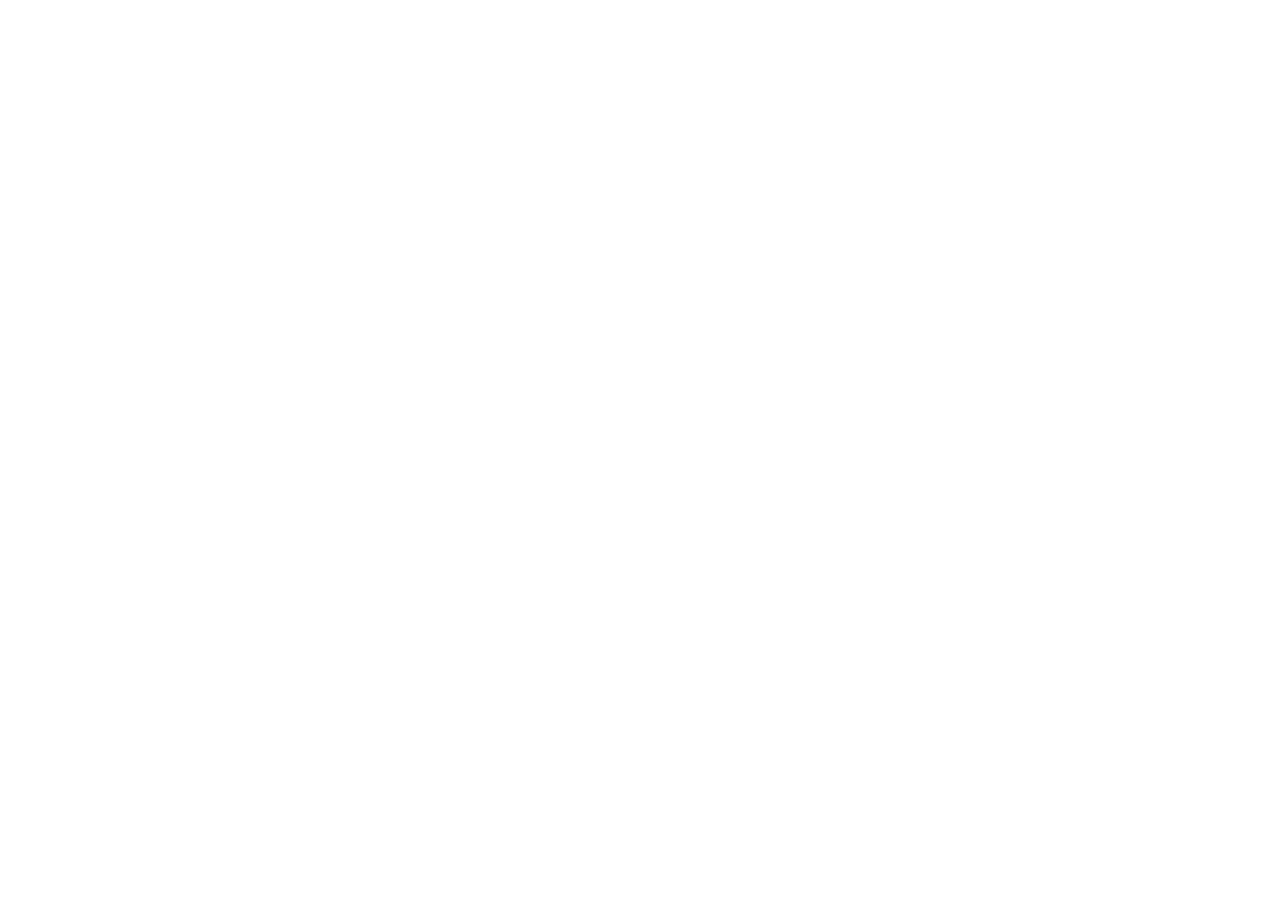
==== app/templates/live/index1.html @ ee55e01e "added images" ====
<!DOCTYPE html>
<html lang="en">
<head>
    <meta charset="UTF-8">
    <meta name="viewport" content="width=device-width, initial-scale=1.0">
    <title>Document</title>
    <link rel="stylesheet" href="styles.css">
</head>
<body>
    <header></header>
</body>
</html>
---- app/templates/live/styles.css ----
:root{
    --bg1:#FCECA8;
    --bg2:#FFFBEC;
}
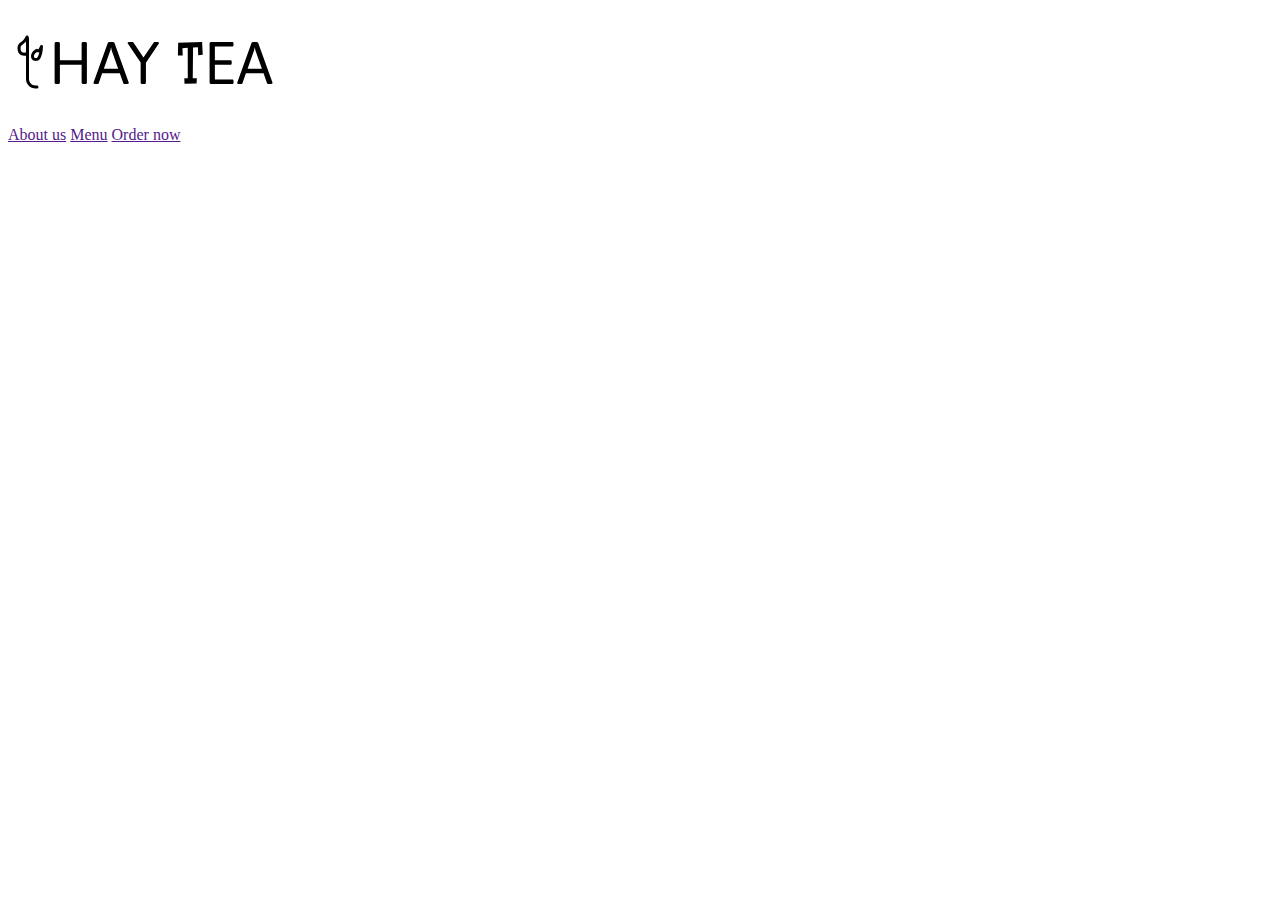
==== commit 5f0e8fef: "added images" ====
--- a/app/templates/live/index1.html
+++ b/app/templates/live/index1.html
@@ -7,6 +7,13 @@
     <link rel="stylesheet" href="styles.css">
 </head>
 <body>
-    <header></header>
+    <header>
+        <img src="logo.svg" alt="">
+        <div>
+            <a href="">About us</a>
+            <a href="">Menu</a>
+            <a href="">Order now</a>
+        </div>
+    </header>
 </body>
 </html>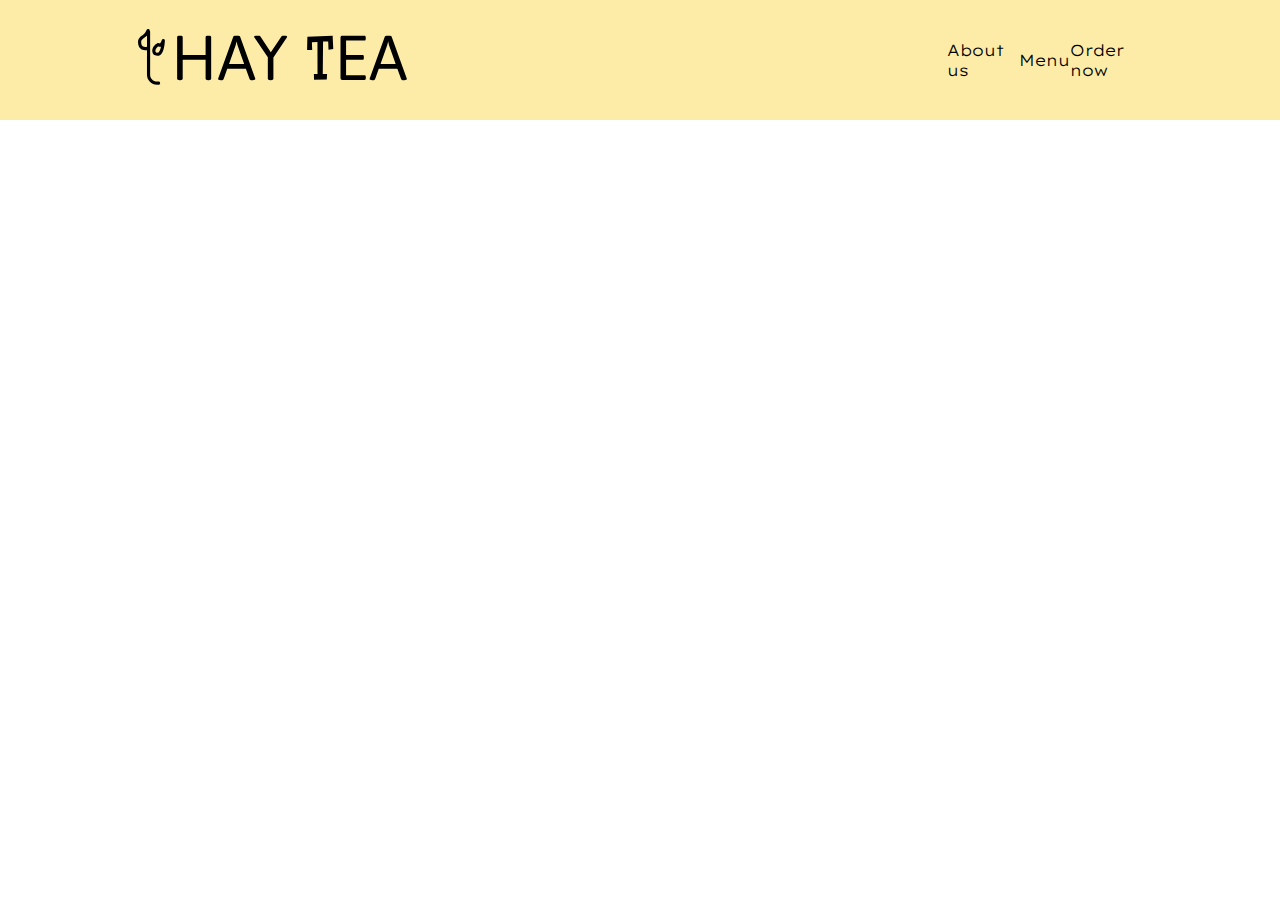
==== commit ea164f74: "added styling and fonts" ====
--- a/app/templates/live/index1.html
+++ b/app/templates/live/index1.html
@@ -8,11 +8,13 @@
 </head>
 <body>
     <header>
-        <img src="logo.svg" alt="">
-        <div>
-            <a href="">About us</a>
-            <a href="">Menu</a>
-            <a href="">Order now</a>
+        <div class="nav-container">
+            <img src="logo.svg" alt="">
+            <nav class="links">
+                <a href="">About us</a>
+                <a href="">Menu</a>
+                <a href="">Order now</a>
+            </nav>
         </div>
     </header>
 </body>
--- a/app/templates/live/styles.css
+++ b/app/templates/live/styles.css
@@ -1,4 +1,45 @@
+@import url('https://fonts.googleapis.com/css2?family=Lexend+Exa:wght@100;200;300;400;500;600;700;800;900&display=swap');
+
 :root{
     --bg1:#FCECA8;
     --bg2:#FFFBEC;
+    --text1:color: rgba(19, 21, 22, 0.60);
+}
+
+body{
+    margin:0;
+}
+
+a{
+    text-decoration:none;
+    color:inherit;
+    color:var(--text1);
+
+}
+
+header{
+    background-color: var(--bg1);
+    display:flex;
+    font-family: 'Lexend Exa';
+    font-size: 1em;
+    font-weight:400;
+    height: 120px;
+    justify-content: center;
+}
+
+.nav-container{
+    display:flex;
+    justify-content: space-between;
+    font-family: 'Lexend Exa';
+    font-size: 1em;
+    font-weight:400;
+    width: 80%;
+}
+
+.links{
+    display:flex;
+    align-items:center;
+    justify-content:space-between;
+    width: 20%;
+    font-weight:300;
 }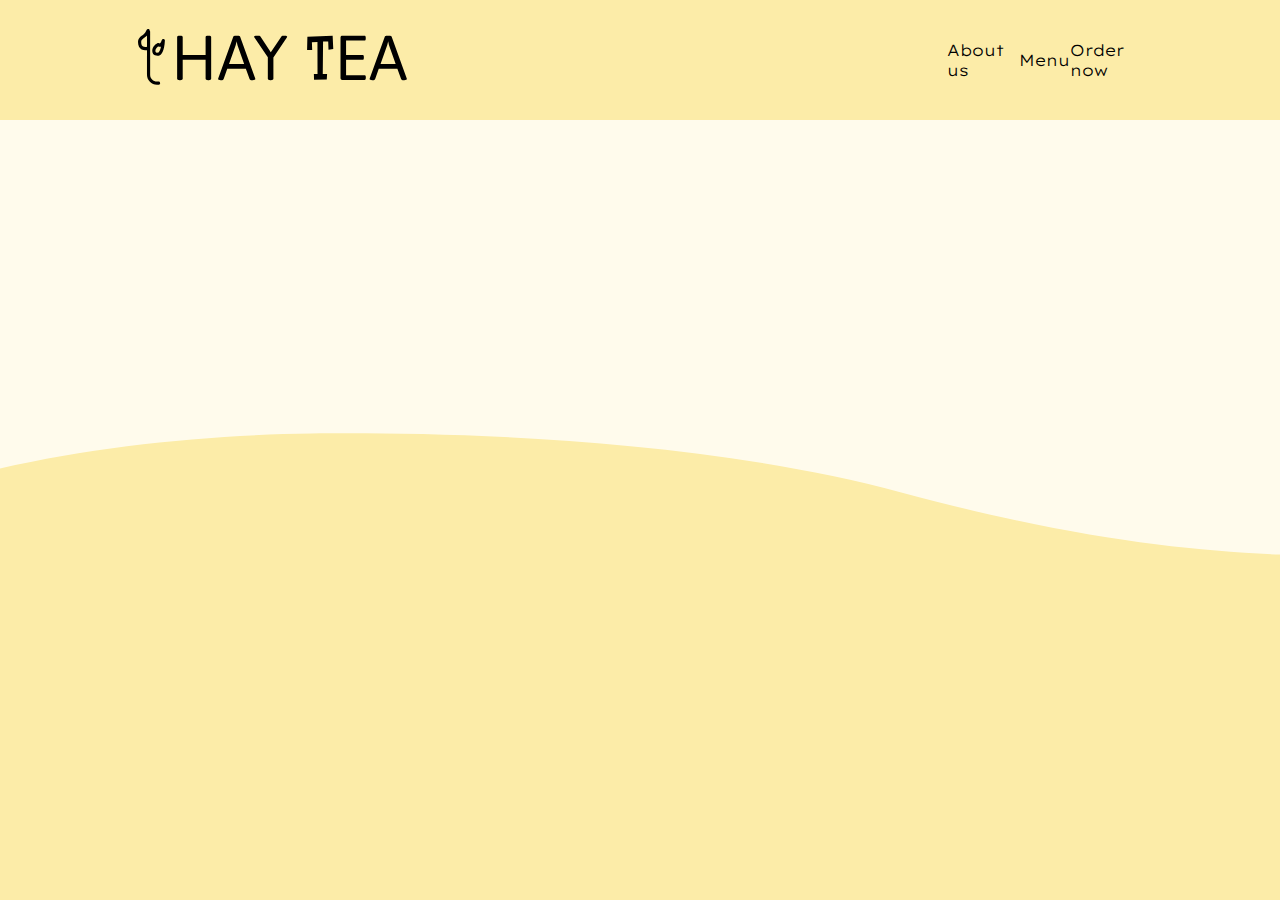
==== commit 5ee15353: "added intro section" ====
--- a/app/templates/live/index1.html
+++ b/app/templates/live/index1.html
@@ -17,5 +17,8 @@
             </nav>
         </div>
     </header>
+    <section id="intro">
+        <!-- <img src="Vector 1.svg" alt=""> -->
+    </section>
 </body>
 </html>--- a/app/templates/live/styles.css
+++ b/app/templates/live/styles.css
@@ -8,6 +8,7 @@
 
 body{
     margin:0;
+    background-color: var(--bg1);
 }
 
 a{
@@ -18,13 +19,12 @@
 }
 
 header{
+    position: fixed;
     background-color: var(--bg1);
     display:flex;
-    font-family: 'Lexend Exa';
-    font-size: 1em;
-    font-weight:400;
     height: 120px;
     justify-content: center;
+    width: 100%;
 }
 
 .nav-container{
@@ -42,4 +42,10 @@
     justify-content:space-between;
     width: 20%;
     font-weight:300;
+}
+
+#intro{
+    background-image:url("Vector\ 1.svg");
+    height: 600px;
+    background-size: cover;
 }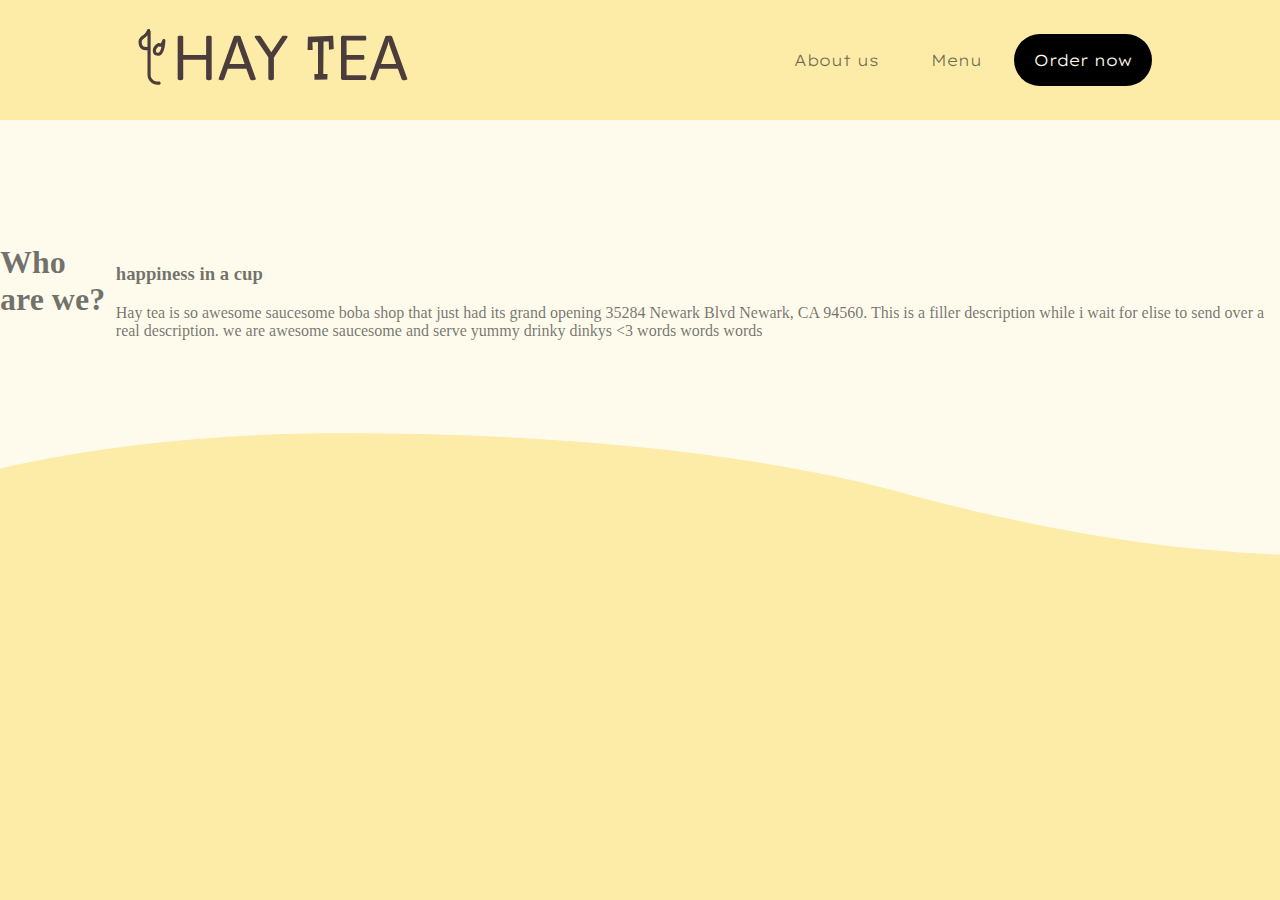
==== commit 7cf13023: "changed live styling" ====
--- a/app/templates/live/index1.html
+++ b/app/templates/live/index1.html
@@ -13,12 +13,18 @@
             <nav class="links">
                 <a href="">About us</a>
                 <a href="">Menu</a>
-                <a href="">Order now</a>
+                <a href="" class="order">Order now</a>
             </nav>
         </div>
     </header>
     <section id="intro">
-        <!-- <img src="Vector 1.svg" alt=""> -->
+        <div class="intro-container">
+            <h1>Who are we?</h1>
+            <div class="intro-text">
+                <h3>happiness in a cup</h3>
+                <p>Hay tea is so awesome saucesome boba shop that just had its grand opening 35284 Newark Blvd Newark, CA 94560. This is a filler description while i wait for elise to send over a real description. we are awesome saucesome and serve yummy drinky dinkys &lt3 words words words</p>
+            </div>
+        </div>
     </section>
 </body>
 </html>--- a/app/templates/live/styles.css
+++ b/app/templates/live/styles.css
@@ -3,19 +3,26 @@
 :root{
     --bg1:#FCECA8;
     --bg2:#FFFBEC;
-    --text1:color: rgba(19, 21, 22, 0.60);
+    --text1: rgba(19, 21, 22, 0.60);
+    --htext: #FFFBEC;
+}
+
+h1{
+    margin:0;
 }
 
 body{
     margin:0;
     background-color: var(--bg1);
+    color:var(--text1);
+    /* padding-top: 0; */
 }
 
 a{
     text-decoration:none;
     color:inherit;
     color:var(--text1);
-
+    padding: 16px 20px;
 }
 
 header{
@@ -39,13 +46,27 @@
 .links{
     display:flex;
     align-items:center;
-    justify-content:space-between;
-    width: 20%;
     font-weight:300;
+    gap: 12px;
 }
 
 #intro{
     background-image:url("Vector\ 1.svg");
     height: 600px;
     background-size: cover;
+    display: flex;
+    flex-direction: column;
+    justify-content: center;
+}
+
+.order{
+    border-radius: 32px;
+    background-color:#000;
+    color:var(--htext);
+}
+
+.intro-container{
+    position: relative;
+    margin: 0;
+    display: flex;
 }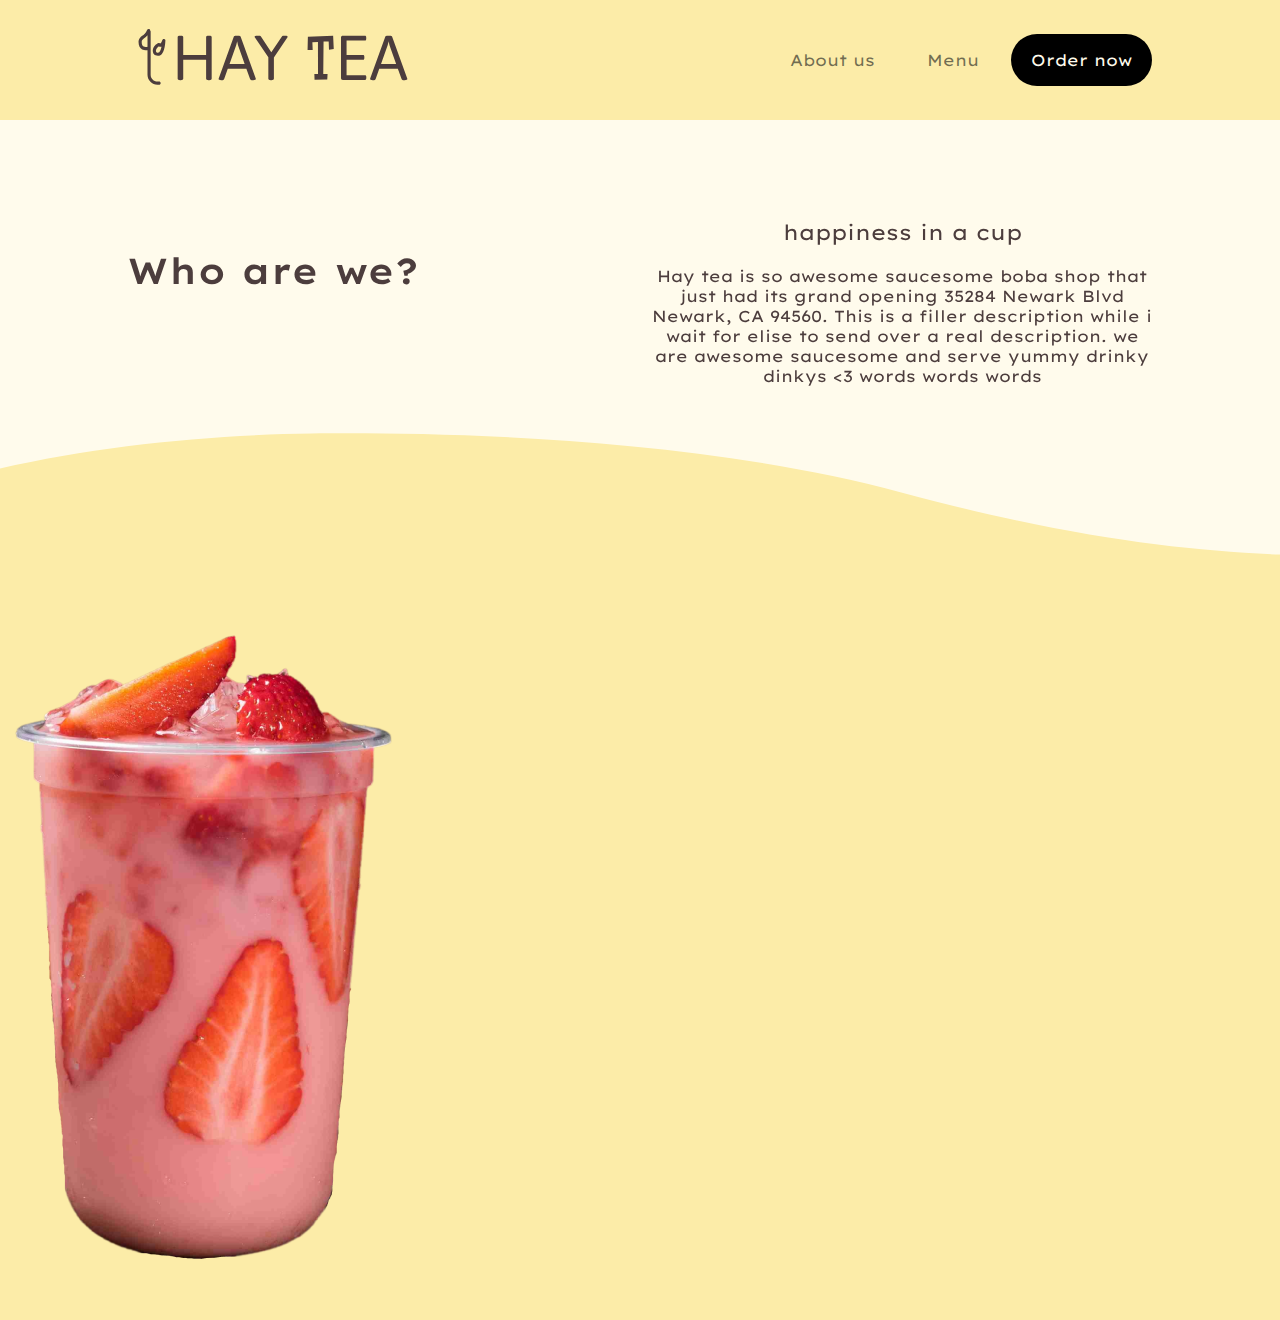
==== commit 05eb9754: "added c3 pic" ====
--- a/app/templates/live/index1.html
+++ b/app/templates/live/index1.html
@@ -26,5 +26,8 @@
             </div>
         </div>
     </section>
+    <section id="hero">
+        <img src="C3.png" alt="">
+    </section>
 </body>
 </html>--- a/app/templates/live/styles.css
+++ b/app/templates/live/styles.css
@@ -3,19 +3,35 @@
 :root{
     --bg1:#FCECA8;
     --bg2:#FFFBEC;
+    --text: #4C3D3D;
     --text1: rgba(19, 21, 22, 0.60);
     --htext: #FFFBEC;
 }
 
 h1{
-    margin:0;
+    margin: 50px 0;
+    letter-spacing: 1.08px;
+    font-size: 36px;
+    font-weight: 600;
+}
+
+h2{
+    font-size: 24px;
+    font-weight: 600;
+    margin: 0;
+}
+
+h3{
+    font-size:21px;
+    font-weight: 400;
 }
 
 body{
     margin:0;
     background-color: var(--bg1);
-    color:var(--text1);
+    color:var(--text);
     /* padding-top: 0; */
+    font-family:'Lexend Exa';
 }
 
 a{
@@ -46,7 +62,7 @@
 .links{
     display:flex;
     align-items:center;
-    font-weight:300;
+    font-weight: 400;
     gap: 12px;
 }
 
@@ -57,6 +73,7 @@
     display: flex;
     flex-direction: column;
     justify-content: center;
+    align-items: center;
 }
 
 .order{
@@ -69,4 +86,13 @@
     position: relative;
     margin: 0;
     display: flex;
+    width: 80%;
+    justify-content: space-between;
+    align-content: center;
+}
+
+.intro-text{
+    width:500px;
+    font-weight: 400;
+    text-align: center;
 }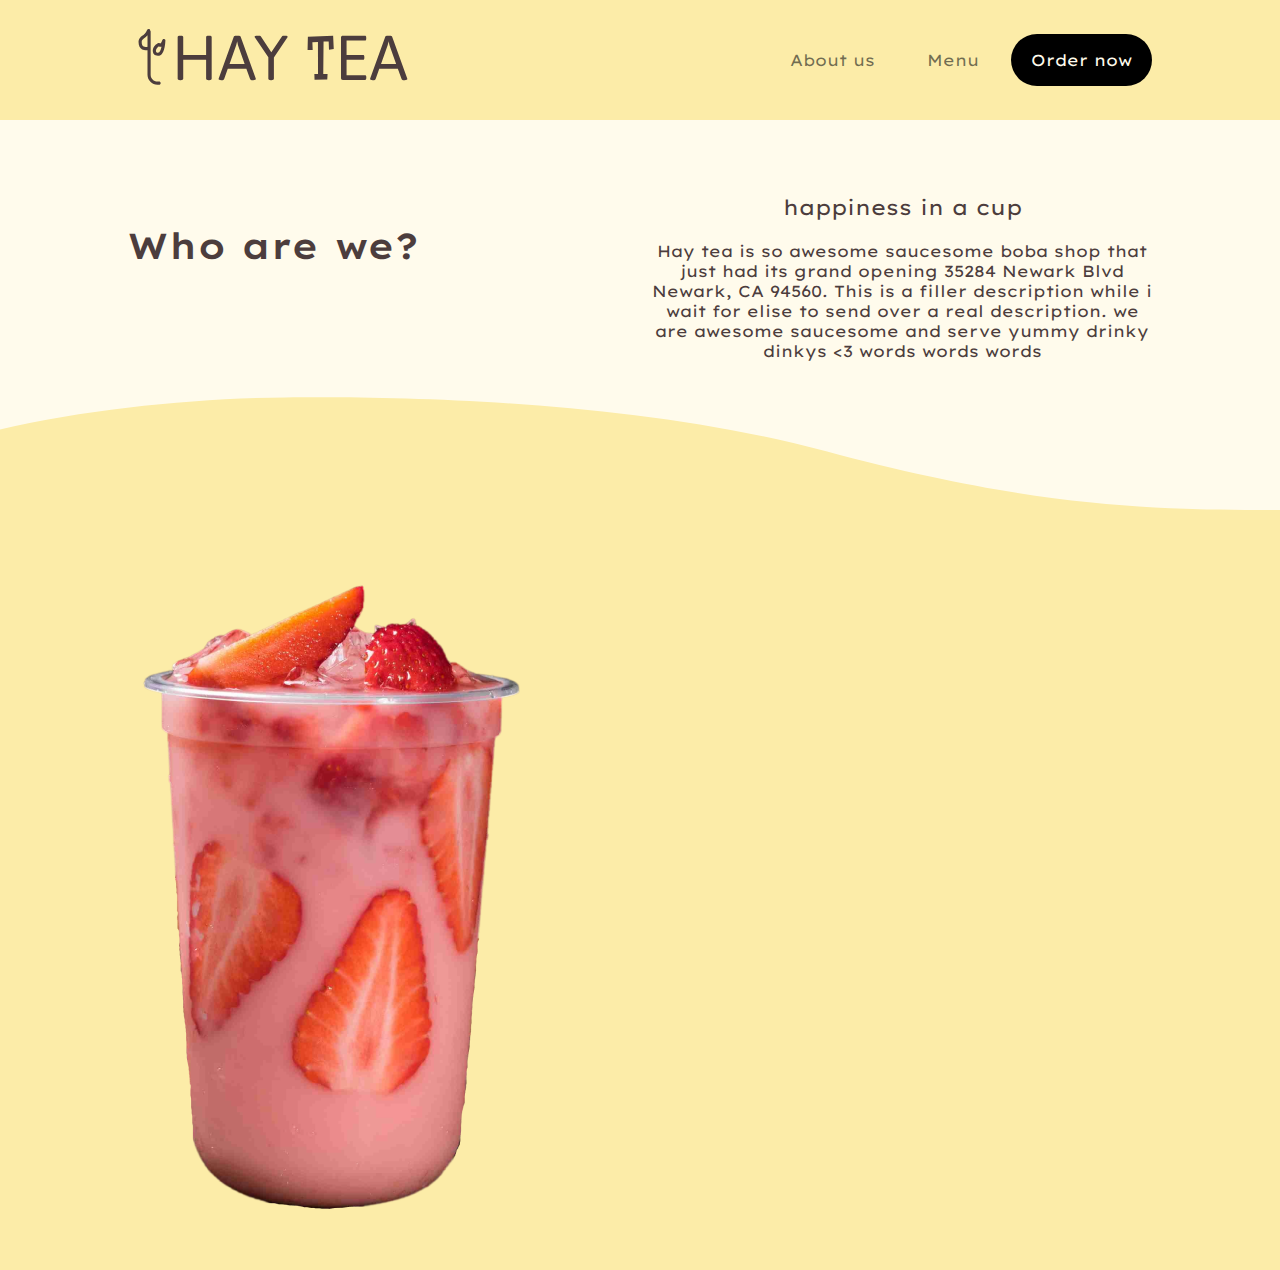
==== commit 02076865: "styled hero" ====
--- a/app/templates/live/index1.html
+++ b/app/templates/live/index1.html
@@ -27,7 +27,9 @@
         </div>
     </section>
     <section id="hero">
-        <img src="C3.png" alt="">
+        <div class="hero-container">
+            <img src="C3.png" alt="">
+        </div>
     </section>
 </body>
 </html>--- a/app/templates/live/styles.css
+++ b/app/templates/live/styles.css
@@ -48,6 +48,7 @@
     height: 120px;
     justify-content: center;
     width: 100%;
+    z-index: 5;
 }
 
 .nav-container{
@@ -68,7 +69,7 @@
 
 #intro{
     background-image:url("Vector\ 1.svg");
-    height: 600px;
+    height: 550px;
     background-size: cover;
     display: flex;
     flex-direction: column;
@@ -95,4 +96,14 @@
     width:500px;
     font-weight: 400;
     text-align: center;
+}
+
+#hero{
+    display:flex;
+    flex-direction: column;
+    align-items: center;
+}
+
+.hero-container{
+    width:80%;
 }